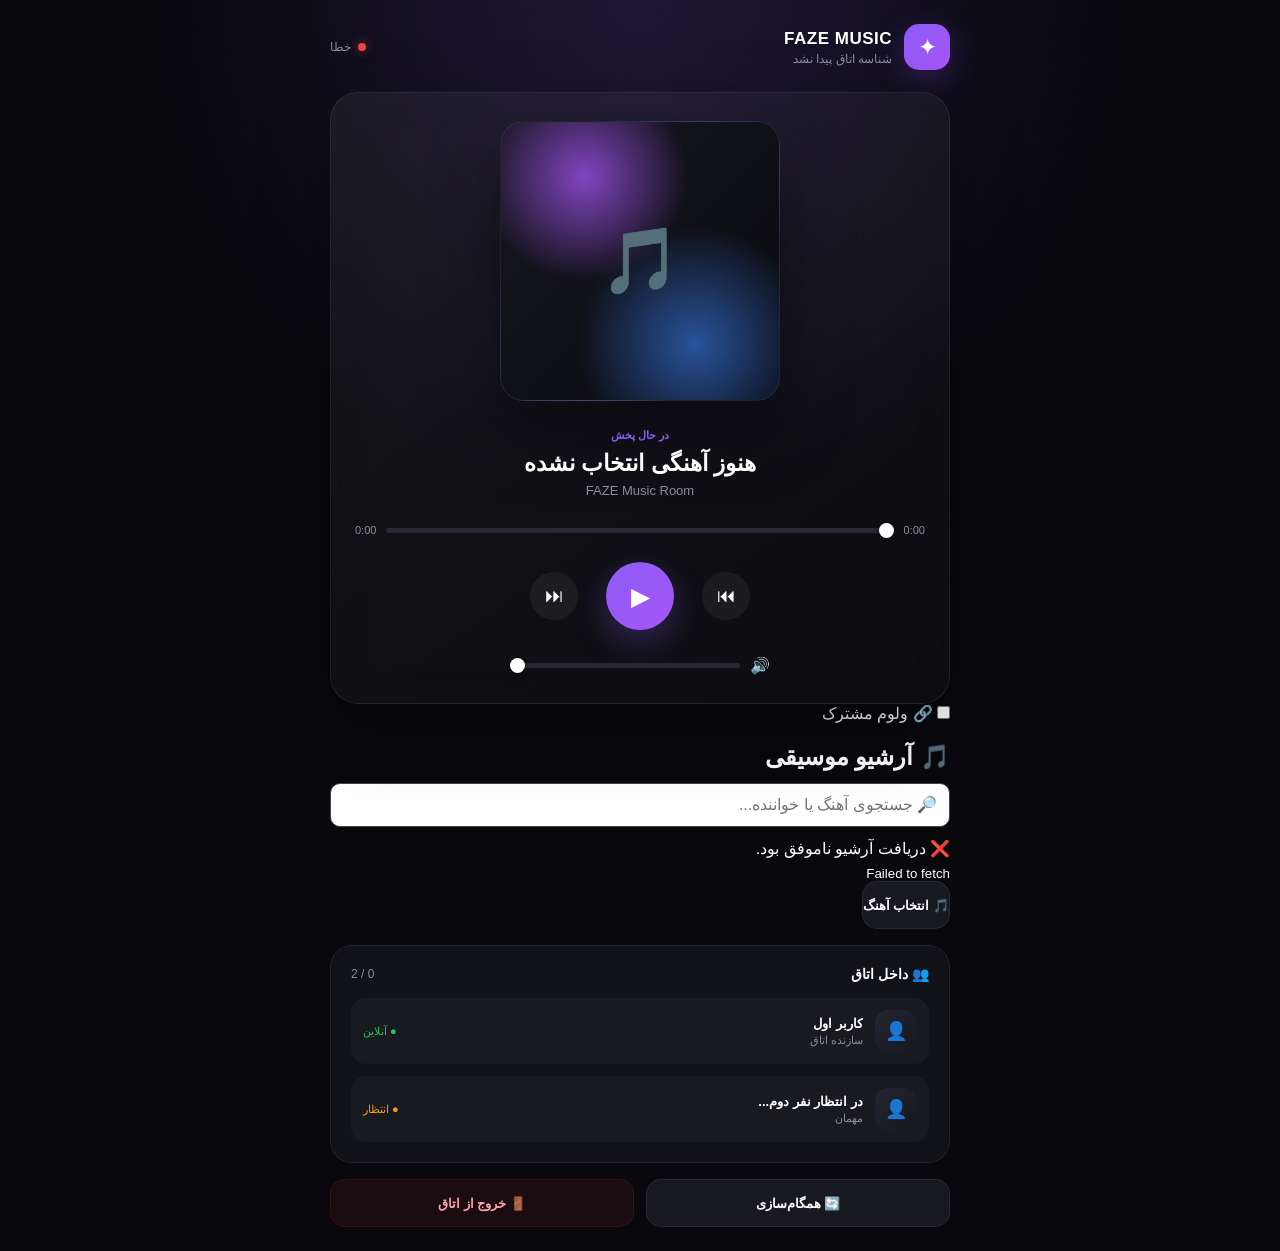
==== index.html @ 4e3108af "publish music room at pages root" ====
<!DOCTYPE html>
<html lang="fa" dir="rtl">

<head>
    <meta charset="UTF-8">

    <meta
        name="viewport"
        content="width=device-width, initial-scale=1.0"
    >

    <title>FAZE Music</title>

    <link rel="stylesheet" href="./style.css">
</head>

<body>

    <main class="music-room">

        <!-- Header -->
        <header class="room-header">

            <div class="brand">
                <span class="brand-icon">✦</span>

                <div>
                    <h1>FAZE MUSIC</h1>

                    <p id="roomStatus">
                        در حال اتصال...
                    </p>
                </div>
            </div>

            <div class="connection-status">

                <span
                    id="connectionDot"
                    class="status-dot"
                ></span>

                <span id="connectionText">
                    اتصال
                </span>

            </div>

        </header>


        <!-- Group Music Header -->
        <!-- فقط برای Group Music نمایش داده می‌شود -->
        <section
            id="groupMusicHeader"
            class="music-card"
            hidden
        >

            <div class="track-info">

                <span class="track-label">
                    👥 FAZE GROUP MUSIC
                </span>

                <h2 id="groupMusicTitle">
                    روم مخصوص گروه
                </h2>

                <p id="groupMusicDescription">
                    اینجا می‌توانید با اعضای گروه همزمان موزیک گوش کنید،
                    آهنگ عوض کنید و پخش موسیقی را با هم هماهنگ نگه دارید.
                </p>

            </div>

            <div class="users-title">

                <h3>
                    🎵 Music Room
                </h3>

                <span id="groupMusicCapacity">
                    0 / 20 نفر
                </span>

            </div>

        </section>


        <!-- Main Music Area -->
        <section class="music-card">

            <div class="album">

                <div
                    id="albumCover"
                    class="album-cover"
                >
                    🎵
                </div>

            </div>


            <div class="track-info">

                <span class="track-label">
                    در حال پخش
                </span>

                <h2 id="trackTitle">
                    هنوز آهنگی انتخاب نشده
                </h2>

                <p id="trackArtist">
                    FAZE Music Room
                </p>

            </div>


            <audio
                id="audioPlayer"
                preload="metadata"
            ></audio>


            <!-- Progress -->
            <div class="progress-section">

                <span id="currentTime">
                    0:00
                </span>

                <input
                    id="progressBar"
                    type="range"
                    min="0"
                    max="100"
                    value="0"
                >

                <span id="duration">
                    0:00
                </span>

            </div>


            <!-- Controls -->
            <div class="controls">

                <button
                    id="previousButton"
                    class="control-button"
                    type="button"
                    aria-label="آهنگ قبلی"
                >
                    ⏮
                </button>


                <button
                    id="playButton"
                    class="play-button"
                    type="button"
                    aria-label="پخش"
                >
                    ▶
                </button>


                <button
                    id="nextButton"
                    class="control-button"
                    type="button"
                    aria-label="آهنگ بعدی"
                >
                    ⏭
                </button>

            </div>


            <!-- Volume -->
            <div class="volume-section">

                <span>
                    🔊
                </span>

                <input
                    id="volumeBar"
                    type="range"
                    min="0"
                    max="100"
                    value="80"
                >

            </div>

        </section>


        <!-- Shared Volume -->
        <div class="shared-volume-option">

            <label class="switch-label">

                <input
                    id="sharedVolumeToggle"
                    type="checkbox"
                >

                <span>
                    🔗 ولوم مشترک
                </span>

            </label>

        </div>


        <!-- Music Library -->
        <div class="music-library">

            <h2>
                🎵 آرشیو موسیقی
            </h2>

            <input
                id="librarySearch"
                type="text"
                placeholder="🔎 جستجوی آهنگ یا خواننده..."
            >

            <div id="libraryTracks">
                <p>
                    ⏳ در حال دریافت آرشیو...
                </p>
            </div>

        </div>


        <!-- Music Upload -->
        <div class="upload-section">

            <input
                id="musicFileInput"
                type="file"
                accept="audio/*"
                hidden
            >

            <button
                id="selectMusicButton"
                class="action-button"
                type="button"
            >
                🎵 انتخاب آهنگ
            </button>

            <p id="uploadStatus"></p>

        </div>


        <!-- ================================================= -->
        <!-- NORMAL FRIEND ROOM USERS -->
        <!-- ================================================= -->

        <!--
            این بخش برای «با دوست» است.
            دست نمی‌زنیم و در روم گروهی مخفی خواهد شد.
        -->

        <section
            id="friendUsersCard"
            class="users-card"
        >

            <div class="users-title">

                <h3>
                    👥 داخل اتاق
                </h3>

                <span id="userCount">
                    0 / 2
                </span>

            </div>


            <div class="users-list">

                <!-- Creator -->
                <div
                    id="creatorUser"
                    class="user"
                >

                    <div class="avatar">
                        👤
                    </div>

                    <div class="user-info">

                        <strong id="creatorName">
                            کاربر اول
                        </strong>

                        <span>
                            سازنده اتاق
                        </span>

                    </div>

                    <div
                        id="creatorStatus"
                        class="ready-status"
                    >
                        ● آنلاین
                    </div>

                </div>


                <!-- Guest -->
                <div
                    id="guestUser"
                    class="user"
                >

                    <div class="avatar">
                        👤
                    </div>

                    <div class="user-info">

                        <strong id="guestName">
                            در انتظار نفر دوم...
                        </strong>

                        <span>
                            مهمان
                        </span>

                    </div>

                    <div
                        id="guestStatus"
                        class="ready-status waiting"
                    >
                        ● انتظار
                    </div>

                </div>

            </div>

        </section>


        <!-- ================================================= -->
        <!-- GROUP MUSIC USERS -->
        <!-- ================================================= -->

        <!--
            فقط برای Group Music نمایش داده می‌شود.
            برای «با دوست» کاملاً مخفی است.
        -->

        <section
            id="groupMusicUsersCard"
            class="users-card"
            hidden
        >

            <div class="users-title">

                <h3>
                    👥 اعضای داخل روم
                </h3>

                <span id="groupUserCount">
                    0 / 20
                </span>

            </div>


            <div
                id="groupMusicUsersList"
                class="users-list"
            >

                <div class="user">

                    <div class="avatar">
                        👤
                    </div>

                    <div class="user-info">

                        <strong>
                            در انتظار اعضا...
                        </strong>

                        <span>
                            هنوز کسی وارد روم نشده
                        </span>

                    </div>

                    <div class="ready-status waiting">
                        ● انتظار
                    </div>

                </div>

            </div>

        </section>


        <!-- Bottom Actions -->
        <section class="room-actions">

            <button
                id="syncButton"
                class="action-button"
                type="button"
            >
                🔄 همگام‌سازی
            </button>

            <button
                id="leaveButton"
                class="leave-button"
                type="button"
            >
                🚪 خروج از اتاق
            </button>

        </section>


        <!-- Toast -->
        <div
            id="toast"
            class="toast"
            aria-live="polite"
        ></div>

    </main>


    <script src="https://telegram.org/js/telegram-web-app.js"></script>

<script src="./app.js?v=20260925-2"></script></body>

</html>
---- style.css ----
* {
    margin: 0;
    padding: 0;
    box-sizing: border-box;
}

:root {
    --bg: #08080d;
    --card: #111118;
    --card-light: #181820;
    --border: rgba(255, 255, 255, 0.08);
    --text: #ffffff;
    --muted: #8d8d9b;
    --accent: #8b5cf6;
    --accent-2: #a855f7;
    --success: #22c55e;
    --danger: #ef4444;
}

body {
    min-height: 100vh;
    background:
        radial-gradient(
            circle at 50% 0%,
            rgba(139, 92, 246, 0.18),
            transparent 35%
        ),
        var(--bg);

    color: var(--text);

    font-family:
        -apple-system,
        BlinkMacSystemFont,
        "Segoe UI",
        Tahoma,
        Arial,
        sans-serif;

    display: flex;
    justify-content: center;

    padding: 24px 16px;
}

button,
input {
    font: inherit;
}

button {
    border: none;
}

.music-room {
    width: 100%;
    max-width: 620px;
}


/* =========================
   HEADER
========================= */

.room-header {
    display: flex;
    align-items: center;
    justify-content: space-between;

    margin-bottom: 22px;
}

.brand {
    display: flex;
    align-items: center;
    gap: 12px;
}

.brand-icon {
    width: 46px;
    height: 46px;

    display: flex;
    align-items: center;
    justify-content: center;

    border-radius: 15px;

    background:
        linear-gradient(
            135deg,
            var(--accent),
            var(--accent-2)
        );

    font-size: 23px;

    box-shadow:
        0 8px 30px rgba(139, 92, 246, 0.25);
}

.brand h1 {
    font-size: 17px;
    font-weight: 800;
    letter-spacing: 0.5px;
}

.brand p {
    margin-top: 3px;

    font-size: 12px;
    color: var(--muted);
}

.connection-status {
    display: flex;
    align-items: center;
    gap: 7px;

    font-size: 12px;
    color: var(--muted);
}

.status-dot {
    width: 8px;
    height: 8px;

    border-radius: 50%;

    background: #f59e0b;

    box-shadow:
        0 0 10px rgba(245, 158, 11, 0.5);
}

.status-dot.connected {
    background: var(--success);

    box-shadow:
        0 0 10px rgba(34, 197, 94, 0.55);
}

.status-dot.error {
    background: var(--danger);

    box-shadow:
        0 0 10px rgba(239, 68, 68, 0.55);
}


/* =========================
   MUSIC CARD
========================= */

.music-card {
    background:
        linear-gradient(
            145deg,
            rgba(255, 255, 255, 0.055),
            rgba(255, 255, 255, 0.018)
        );

    border: 1px solid var(--border);

    border-radius: 28px;

    padding: 28px 24px;

    box-shadow:
        0 25px 70px rgba(0, 0, 0, 0.35);

    backdrop-filter: blur(20px);
}


/* =========================
   ALBUM
========================= */

.album {
    display: flex;
    justify-content: center;

    margin-bottom: 24px;
}

.album-cover {
    width: min(280px, 70vw);
    aspect-ratio: 1;

    display: flex;
    align-items: center;
    justify-content: center;

    border-radius: 24px;

    background:
        radial-gradient(
            circle at 30% 20%,
            rgba(168, 85, 247, 0.75),
            transparent 35%
        ),
        radial-gradient(
            circle at 70% 80%,
            rgba(59, 130, 246, 0.6),
            transparent 40%
        ),
        linear-gradient(
            135deg,
            #171722,
            #09090d
        );

    border: 1px solid rgba(255, 255, 255, 0.08);

    font-size: 65px;

    box-shadow:
        0 30px 70px rgba(0, 0, 0, 0.45);

    transition:
        transform 0.3s ease,
        box-shadow 0.3s ease;
}

.album-cover.playing {
    transform: scale(1.02);

    box-shadow:
        0 25px 70px rgba(139, 92, 246, 0.28);
}


/* =========================
   TRACK INFO
========================= */

.track-info {
    text-align: center;

    margin-bottom: 26px;
}

.track-label {
    display: inline-block;

    margin-bottom: 8px;

    font-size: 11px;
    color: var(--accent);

    font-weight: 700;
}

.track-info h2 {
    font-size: 23px;
    font-weight: 800;

    word-break: break-word;
}

.track-info p {
    margin-top: 6px;

    font-size: 13px;
    color: var(--muted);
}


/* =========================
   PROGRESS
========================= */

.progress-section {
    display: grid;

    grid-template-columns:
        auto
        minmax(0, 1fr)
        auto;

    align-items: center;

    gap: 10px;

    color: var(--muted);

    font-size: 11px;
}

#progressBar,
#volumeBar {
    width: 100%;

    appearance: none;
    -webkit-appearance: none;

    height: 5px;

    border-radius: 20px;

    background: #292933;

    outline: none;
}

#progressBar::-webkit-slider-thumb,
#volumeBar::-webkit-slider-thumb {
    appearance: none;
    -webkit-appearance: none;

    width: 15px;
    height: 15px;

    border-radius: 50%;

    background: #ffffff;

    cursor: pointer;

    box-shadow:
        0 2px 8px rgba(0, 0, 0, 0.4);
}

#progressBar::-moz-range-thumb,
#volumeBar::-moz-range-thumb {
    width: 15px;
    height: 15px;

    border: none;

    border-radius: 50%;

    background: #ffffff;

    cursor: pointer;
}


/* =========================
   CONTROLS
========================= */

.controls {
    display: flex;

    align-items: center;
    justify-content: center;

    gap: 28px;

    margin: 26px 0;
}

.control-button,
.play-button {
    display: flex;
    align-items: center;
    justify-content: center;

    cursor: pointer;

    transition:
        transform 0.2s ease,
        background 0.2s ease;
}

.control-button {
    width: 48px;
    height: 48px;

    border-radius: 50%;

    background: rgba(255, 255, 255, 0.055);

    color: #ffffff;

    font-size: 19px;
}

.play-button {
    width: 68px;
    height: 68px;

    border-radius: 50%;

    background:
        linear-gradient(
            135deg,
            var(--accent),
            var(--accent-2)
        );

    color: #ffffff;

    font-size: 25px;

    box-shadow:
        0 12px 35px rgba(139, 92, 246, 0.3);
}

.control-button:hover {
    background: rgba(255, 255, 255, 0.1);

    transform: scale(1.05);
}

.play-button:hover {
    transform: scale(1.07);

    box-shadow:
        0 15px 40px rgba(139, 92, 246, 0.4);
}

.control-button:active,
.play-button:active {
    transform: scale(0.95);
}


/* =========================
   VOLUME
========================= */

.volume-section {
    display: flex;

    align-items: center;

    gap: 10px;

    max-width: 260px;

    margin: 0 auto;

    color: var(--muted);
}

#volumeBar {
    flex: 1;
}


/* =========================
   USERS
========================= */

.users-card {
    margin-top: 16px;

    padding: 20px;

    background: var(--card);

    border: 1px solid var(--border);

    border-radius: 22px;
}

.users-title {
    display: flex;

    align-items: center;
    justify-content: space-between;

    margin-bottom: 16px;
}

.users-title h3 {
    font-size: 14px;
}

.users-title span {
    font-size: 12px;

    color: var(--muted);
}

.users-list {
    display: flex;

    flex-direction: column;

    gap: 12px;
}

.user {
    display: flex;

    align-items: center;

    gap: 12px;

    padding: 12px;

    border-radius: 15px;

    background: rgba(255, 255, 255, 0.035);
}

.avatar {
    width: 42px;
    height: 42px;

    flex-shrink: 0;

    display: flex;
    align-items: center;
    justify-content: center;

    border-radius: 13px;

    background:
        linear-gradient(
            135deg,
            #252532,
            #17171f
        );

    font-size: 18px;
}

.user-info {
    min-width: 0;

    flex: 1;
}

.user-info strong {
    display: block;

    font-size: 13px;

    white-space: nowrap;

    overflow: hidden;

    text-overflow: ellipsis;
}

.user-info span {
    display: block;

    margin-top: 3px;

    color: var(--muted);

    font-size: 11px;
}

.ready-status {
    color: var(--success);

    font-size: 11px;

    white-space: nowrap;
}

.ready-status.waiting {
    color: #f59e0b;
}


/* =========================
   ACTIONS
========================= */

.room-actions {
    display: grid;

    grid-template-columns: 1fr 1fr;

    gap: 12px;

    margin-top: 16px;
}

.action-button,
.leave-button {
    min-height: 48px;

    border-radius: 15px;

    cursor: pointer;

    font-size: 13px;

    font-weight: 700;

    transition:
        transform 0.2s ease,
        background 0.2s ease;
}

.action-button {
    color: #ffffff;

    background: var(--card-light);

    border: 1px solid var(--border);
}

.leave-button {
    color: #fca5a5;

    background:
        rgba(239, 68, 68, 0.08);

    border: 1px solid rgba(239, 68, 68, 0.12);
}

.action-button:hover,
.leave-button:hover {
    transform: translateY(-2px);
}

.action-button:hover {
    background: #20202a;
}

.leave-button:hover {
    background:
        rgba(239, 68, 68, 0.13);
}


/* =========================
   TOAST
========================= */

.toast {
    position: fixed;

    left: 50%;
    bottom: 25px;

    transform:
        translate(-50%, 20px);

    opacity: 0;

    pointer-events: none;

    padding: 12px 18px;

    border-radius: 13px;

    background: #20202a;

    border: 1px solid var(--border);

    color: #ffffff;

    font-size: 12px;

    transition:
        opacity 0.25s ease,
        transform 0.25s ease;

    z-index: 100;
}

.toast.show {
    opacity: 1;

    transform:
        translate(-50%, 0);
}


/* =========================
   MOBILE
========================= */

@media (max-width: 520px) {

    body {
        padding: 15px 10px;
    }

    .music-card {
        padding: 22px 17px;

        border-radius: 23px;
    }

    .album-cover {
        width: min(240px, 68vw);

        border-radius: 20px;
    }

    .track-info h2 {
        font-size: 20px;
    }

    .controls {
        gap: 20px;
    }

    .control-button {
        width: 44px;
        height: 44px;
    }

    .play-button {
        width: 62px;
        height: 62px;
    }

    .room-actions {
        grid-template-columns: 1fr;
    }

}
.music-library {
    margin-top: 20px;
}

.music-library h2 {
    margin-bottom: 12px;
}

#librarySearch {
    width: 100%;
    padding: 12px;
    border-radius: 10px;
    border: 1px solid #444;
    margin-bottom: 12px;
    box-sizing: border-box;
}

#libraryTracks {
    display: flex;
    flex-direction: column;
    gap: 8px;
}

.library-track {
    width: 100%;
    padding: 12px;
    border-radius: 12px;
    border: 1px solid #444;
    background: transparent;
    cursor: pointer;

    display: flex;
    justify-content: space-between;
    align-items: center;
    gap: 10px;

    text-align: right;
}

.library-track span {
    font-weight: 600;
}

.library-track small {
    opacity: 0.7;
}
.library-track {
    color: inherit;
}

.library-track span,
.library-track small {
    color: inherit;
}

.library-track small {
    opacity: 0.7;
}
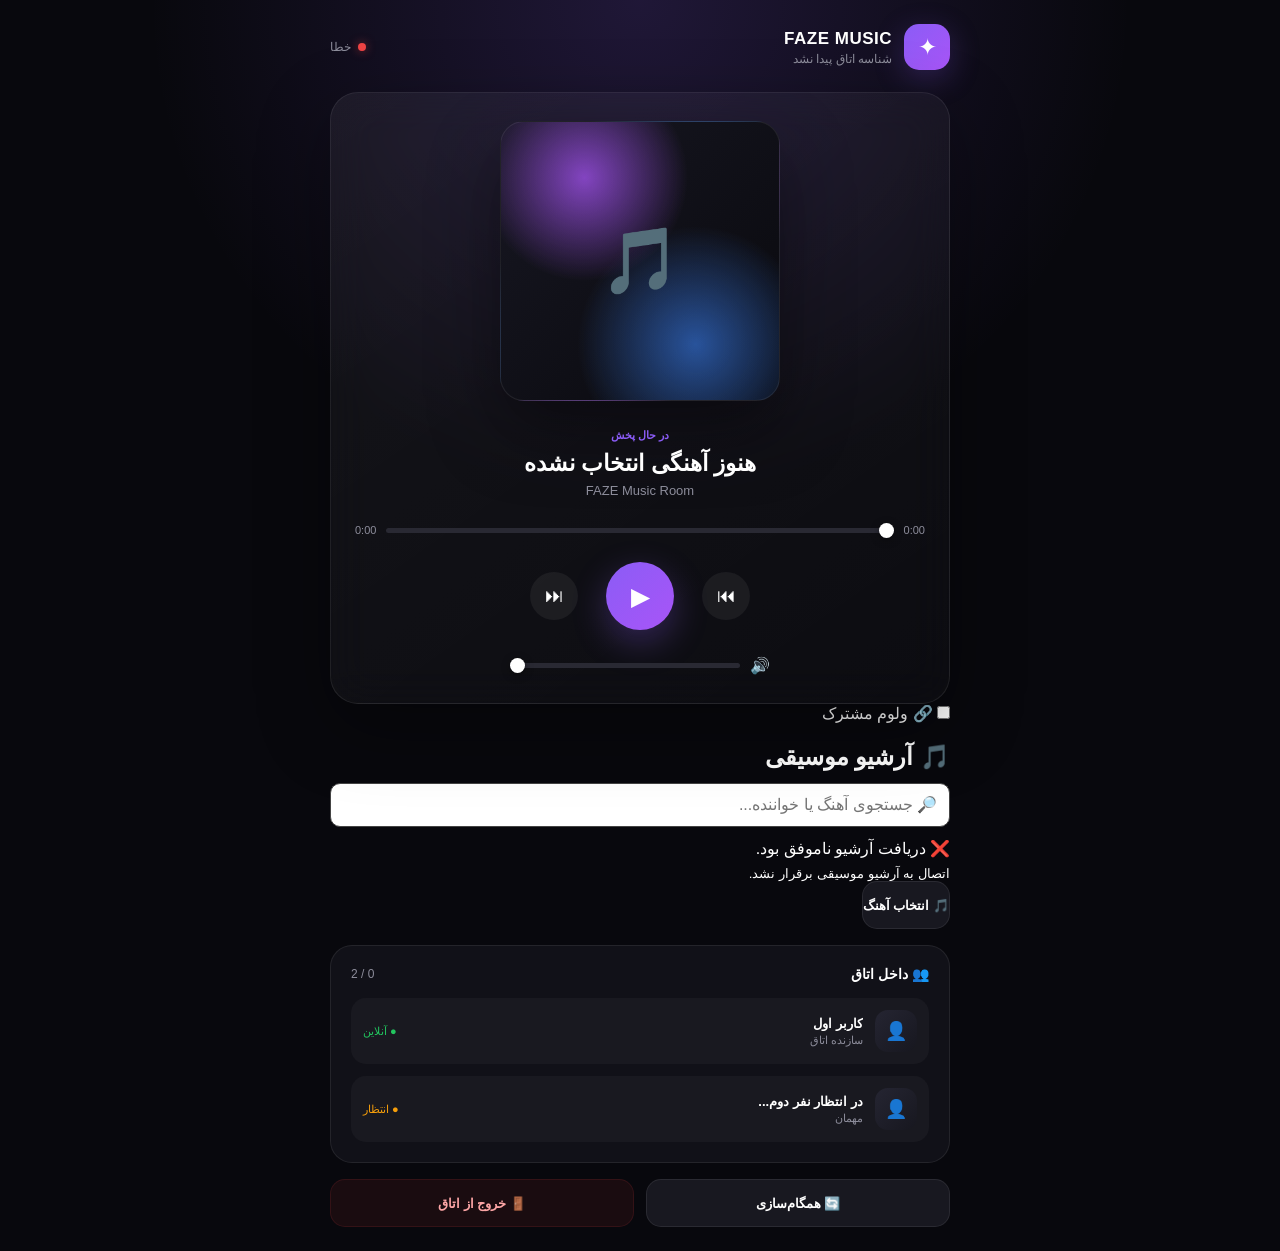
==== commit 4a6ff1e5: "refresh music app" ====
--- a/index.html
+++ b/index.html
@@ -461,6 +461,5 @@
 
     <script src="https://telegram.org/js/telegram-web-app.js"></script>
 
-<script src="./app.js?v=20260925-2"></script></body>
-
+<script src="./app.js?v=20260925-3"></script>
 </html>
